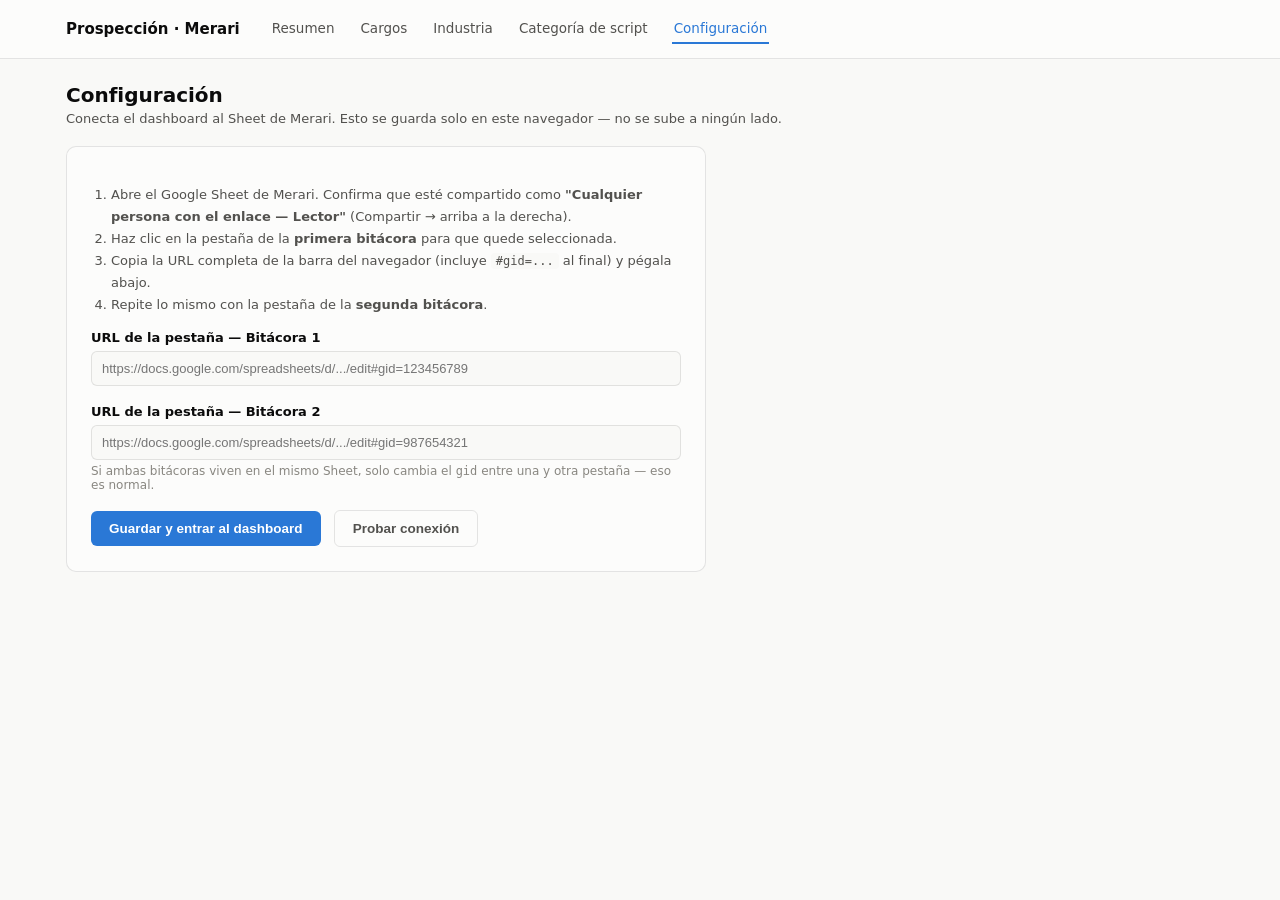
==== config.html @ 056a7acf "Dashboard de prospección — Merari (sitio completo)" ====
<!doctype html>
<html lang="es">
<head>
<meta charset="utf-8">
<meta name="viewport" content="width=device-width, initial-scale=1">
<title>Configuración — Dashboard Merari</title>
<link rel="stylesheet" href="styles.css">
</head>
<body>
<div id="nav"></div>
<div class="wrap">
  <h1>Configuración</h1>
  <p class="subtitle">Conecta el dashboard al Sheet de Merari. Esto se guarda solo en este navegador — no se sube a ningún lado.</p>

  <div class="form-panel">
    <ol class="steps">
      <li>Abre el Google Sheet de Merari. Confirma que esté compartido como
        <b>"Cualquier persona con el enlace — Lector"</b> (Compartir → arriba a la derecha).</li>
      <li>Haz clic en la pestaña de la <b>primera bitácora</b> para que quede seleccionada.</li>
      <li>Copia la URL completa de la barra del navegador (incluye <code>#gid=...</code> al final) y pégala abajo.</li>
      <li>Repite lo mismo con la pestaña de la <b>segunda bitácora</b>.</li>
    </ol>

    <form id="cfgForm">
      <div class="field">
        <label for="url1">URL de la pestaña — Bitácora 1</label>
        <input type="text" id="url1" placeholder="https://docs.google.com/spreadsheets/d/.../edit#gid=123456789">
      </div>
      <div class="field">
        <label for="url2">URL de la pestaña — Bitácora 2</label>
        <input type="text" id="url2" placeholder="https://docs.google.com/spreadsheets/d/.../edit#gid=987654321">
        <div class="hint">Si ambas bitácoras viven en el mismo Sheet, solo cambia el <code>gid</code> entre una y otra pestaña — eso es normal.</div>
      </div>
      <button type="submit" class="btn">Guardar y entrar al dashboard</button>
      <button type="button" class="btn-secondary" id="testBtn">Probar conexión</button>
      <div class="status-msg" id="statusMsg"></div>
    </form>
  </div>
</div>

<script src="nav.js"></script>
<script src="app.js"></script>
<script>
renderNav('config');

const cfg = Dashboard.getConfig();
if (cfg && cfg.rawUrls) {
  document.getElementById('url1').value = cfg.rawUrls[0] || '';
  document.getElementById('url2').value = cfg.rawUrls[1] || '';
}

function buildCsvUrls() {
  const raw1 = document.getElementById('url1').value;
  const raw2 = document.getElementById('url2').value;
  const csv1 = Dashboard.sheetUrlToCsvUrl(raw1);
  const csv2 = Dashboard.sheetUrlToCsvUrl(raw2);
  if (!csv1 || !csv2) return null;
  return { rawUrls: [raw1, raw2], csvUrls: [csv1, csv2] };
}

function showStatus(msg, ok) {
  const el = document.getElementById('statusMsg');
  el.textContent = msg;
  el.className = 'status-msg ' + (ok ? 'ok' : 'err');
}

document.getElementById('testBtn').addEventListener('click', async () => {
  const cfgTry = buildCsvUrls();
  if (!cfgTry) { showStatus('No pude reconocer esas URLs como un link de Google Sheets. Revisa que hayas copiado la URL completa.', false); return; }
  showStatus('Probando conexión…', true);
  try {
    const res = await Promise.all(cfgTry.csvUrls.map(u => fetch(u, { cache: 'no-store' })));
    const bad = res.find(r => !r.ok);
    if (bad) { showStatus('El Sheet respondió con un error (HTTP ' + bad.status + '). Revisa que esté compartido como "Cualquier persona con el enlace".', false); return; }
    const texts = await Promise.all(res.map(r => r.text()));
    const rows0 = texts[0].split('\n').filter(Boolean).length - 1;
    const rows1 = texts[1].split('\n').filter(Boolean).length - 1;
    showStatus(`Conexión exitosa — Bitácora 1: ~${rows0} filas · Bitácora 2: ~${rows1} filas.`, true);
  } catch (e) {
    showStatus('No se pudo conectar: ' + e.message, false);
  }
});

document.getElementById('cfgForm').addEventListener('submit', (e) => {
  e.preventDefault();
  const cfgNew = buildCsvUrls();
  if (!cfgNew) { showStatus('No pude reconocer esas URLs como un link de Google Sheets. Revisa que hayas copiado la URL completa.', false); return; }
  Dashboard.saveConfig(cfgNew);
  showStatus('Guardado. Entrando al dashboard…', true);
  setTimeout(() => { window.location.href = 'index.html'; }, 500);
});
</script>
</body>
</html>
---- styles.css ----
:root {
  color-scheme: light;
  --surface-1: #fcfcfb;
  --page: #f9f9f7;
  --text-primary: #0b0b0b;
  --text-secondary: #52514e;
  --muted: #898781;
  --grid: #e1e0d9;
  --border: rgba(11,11,11,0.10);
  --series-1: #2a78d6;
  --series-2: #eb6834;
  --series-3: #1baf7a;
  --series-4: #eda100;
  --good: #0ca30c;
  --warning: #fab219;
  --critical: #d03b3b;
}
@media (prefers-color-scheme: dark) {
  :root:not([data-theme="light"]) {
    color-scheme: dark;
    --surface-1: #1a1a19;
    --page: #0d0d0d;
    --text-primary: #ffffff;
    --text-secondary: #c3c2b7;
    --muted: #898781;
    --grid: #2c2c2a;
    --border: rgba(255,255,255,0.10);
    --series-1: #3987e5;
    --series-2: #d95926;
    --series-3: #199e70;
    --series-4: #c98500;
    --good: #0ca30c;
    --warning: #fab219;
    --critical: #e66767;
  }
}
* { box-sizing: border-box; }
body {
  margin: 0; background: var(--page); color: var(--text-primary);
  font-family: system-ui, -apple-system, "Segoe UI", sans-serif;
}
.wrap { max-width: 1180px; margin: 0 auto; padding: 0 16px 60px; }

/* ---- Nav ---- */
.topnav {
  background: var(--surface-1); border-bottom: 1px solid var(--border);
  margin-bottom: 24px;
}
.topnav-inner {
  max-width: 1180px; margin: 0 auto; padding: 14px 16px;
  display: flex; align-items: center; gap: 22px; flex-wrap: wrap;
}
.topnav .brand { font-weight: 700; font-size: 15px; margin-right: 8px; white-space: nowrap; }
.topnav a {
  color: var(--text-secondary); text-decoration: none; font-size: 13.5px; font-weight: 500;
  padding: 6px 2px; border-bottom: 2px solid transparent;
}
.topnav a:hover { color: var(--text-primary); }
.topnav a.active { color: var(--series-1); border-bottom-color: var(--series-1); }
.topnav .spacer { flex: 1; }
.topnav .updated { color: var(--muted); font-size: 11.5px; }

h1 { font-size: 20px; margin: 0 0 4px; }
.subtitle { color: var(--text-secondary); font-size: 13px; margin: 0 0 20px; }
.banner {
  background: var(--surface-1); border: 1px solid var(--border); border-left: 4px solid var(--warning);
  border-radius: 8px; padding: 14px 16px; margin-bottom: 20px; font-size: 13px; color: var(--text-secondary);
  line-height: 1.5;
}
.banner.error { border-left-color: var(--critical); }
.banner b { color: var(--text-primary); }
.cards { display: grid; grid-template-columns: repeat(auto-fit, minmax(180px,1fr)); gap: 12px; margin-bottom: 24px; }
.card { background: var(--surface-1); border: 1px solid var(--border); border-radius: 10px; padding: 16px; }
.card .label { font-size: 12px; color: var(--text-secondary); margin-bottom: 6px; }
.card .value { font-size: 28px; font-weight: 700; font-variant-numeric: proportional-nums; }
.grid2 { display: grid; grid-template-columns: 1fr 1fr; gap: 16px; margin-bottom: 16px; }
@media (max-width: 860px) { .grid2 { grid-template-columns: 1fr; } }
.panel { background: var(--surface-1); border: 1px solid var(--border); border-radius: 10px; padding: 16px; margin-bottom: 16px; }
.panel h2 { font-size: 14px; margin: 0 0 12px; color: var(--text-primary); }
.panel .note { font-size: 11px; color: var(--muted); margin-top: 8px; }
canvas { max-height: 420px; }
table { width: 100%; border-collapse: collapse; font-size: 12.5px; }
th, td { text-align: left; padding: 7px 8px; border-bottom: 1px solid var(--grid); }
th { color: var(--text-secondary); font-weight: 600; }
td.num, th.num { text-align: right; font-variant-numeric: tabular-nums; }
footer { text-align: center; color: var(--muted); font-size: 11px; margin-top: 30px; }
#loading { text-align: center; padding: 60px 0; color: var(--text-secondary); }
.content { display: none; }

/* ---- Config form ---- */
.form-panel { background: var(--surface-1); border: 1px solid var(--border); border-radius: 10px; padding: 24px; max-width: 640px; }
.field { margin-bottom: 18px; }
.field label { display: block; font-size: 13px; font-weight: 600; margin-bottom: 6px; }
.field .hint { font-size: 12px; color: var(--muted); margin-top: 4px; }
.field input[type=text] {
  width: 100%; padding: 9px 10px; border-radius: 6px; border: 1px solid var(--border);
  background: var(--page); color: var(--text-primary); font-size: 13px;
}
.btn {
  background: var(--series-1); color: #fff; border: none; border-radius: 6px;
  padding: 10px 18px; font-size: 13.5px; font-weight: 600; cursor: pointer;
}
.btn:hover { opacity: 0.92; }
.btn-secondary {
  background: transparent; color: var(--text-secondary); border: 1px solid var(--border);
  border-radius: 6px; padding: 10px 18px; font-size: 13.5px; font-weight: 600; cursor: pointer; margin-left: 8px;
}
.status-msg { margin-top: 14px; font-size: 13px; padding: 10px 12px; border-radius: 6px; display: none; }
.status-msg.ok { display: block; background: rgba(12,163,12,0.1); color: var(--good); }
.status-msg.err { display: block; background: rgba(208,59,59,0.1); color: var(--critical); }
ol.steps { font-size: 13px; color: var(--text-secondary); line-height: 1.7; padding-left: 20px; }
ol.steps code { background: var(--page); padding: 1px 5px; border-radius: 4px; font-size: 12px; }
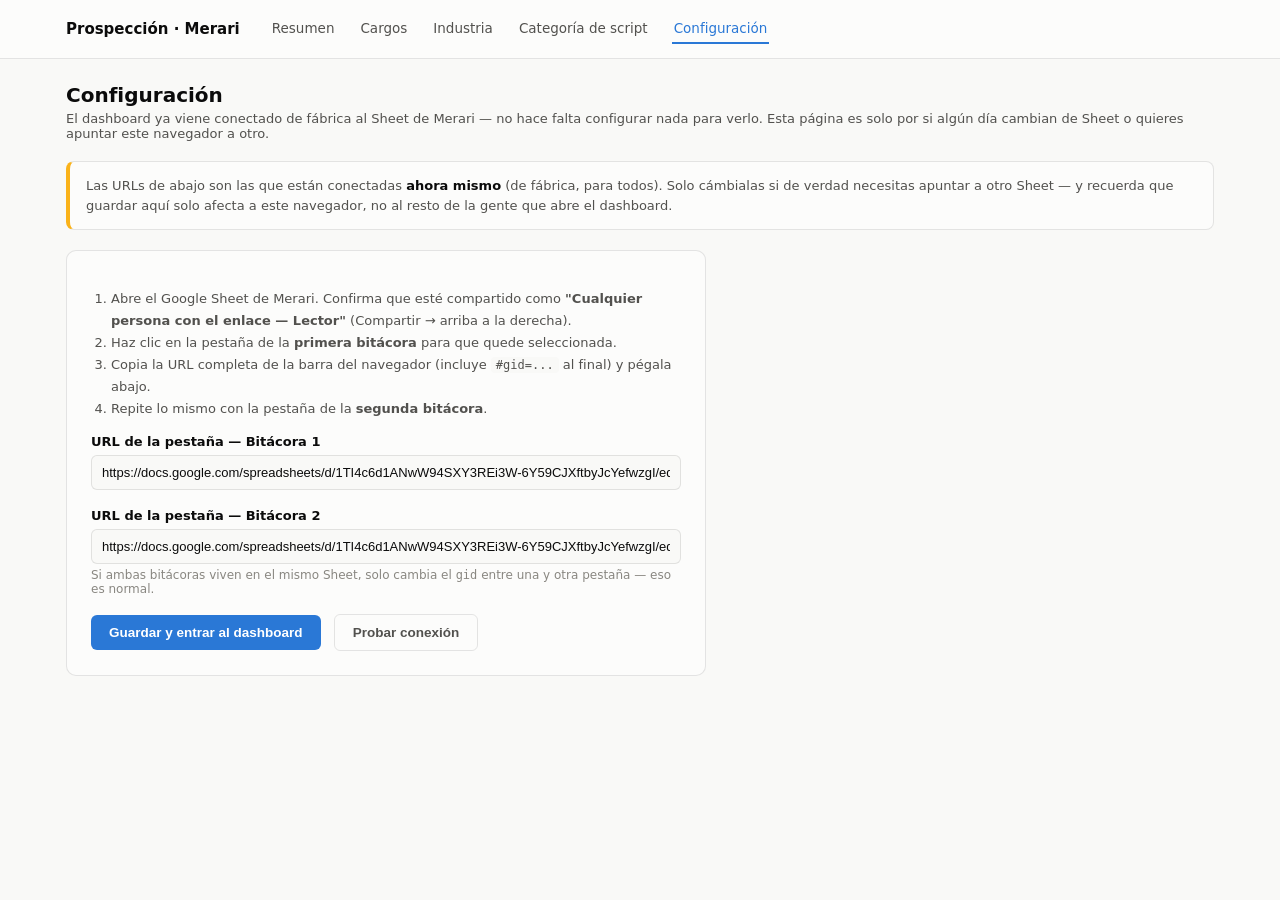
==== commit e9ae2206: "Conectar el Sheet de Merari de fábrica (sin configuración manual)" ====
--- a/config.html
+++ b/config.html
@@ -10,7 +10,11 @@
 <div id="nav"></div>
 <div class="wrap">
   <h1>Configuración</h1>
-  <p class="subtitle">Conecta el dashboard al Sheet de Merari. Esto se guarda solo en este navegador — no se sube a ningún lado.</p>
+  <p class="subtitle">El dashboard ya viene conectado de fábrica al Sheet de Merari — no hace falta configurar nada para verlo. Esta página es solo por si algún día cambian de Sheet o quieres apuntar este navegador a otro.</p>
+
+  <div class="banner" style="margin-bottom:20px;">
+    Las URLs de abajo son las que están conectadas <b>ahora mismo</b> (de fábrica, para todos). Solo cámbialas si de verdad necesitas apuntar a otro Sheet — y recuerda que guardar aquí solo afecta a este navegador, no al resto de la gente que abre el dashboard.
+  </div>
 
   <div class="form-panel">
     <ol class="steps">
